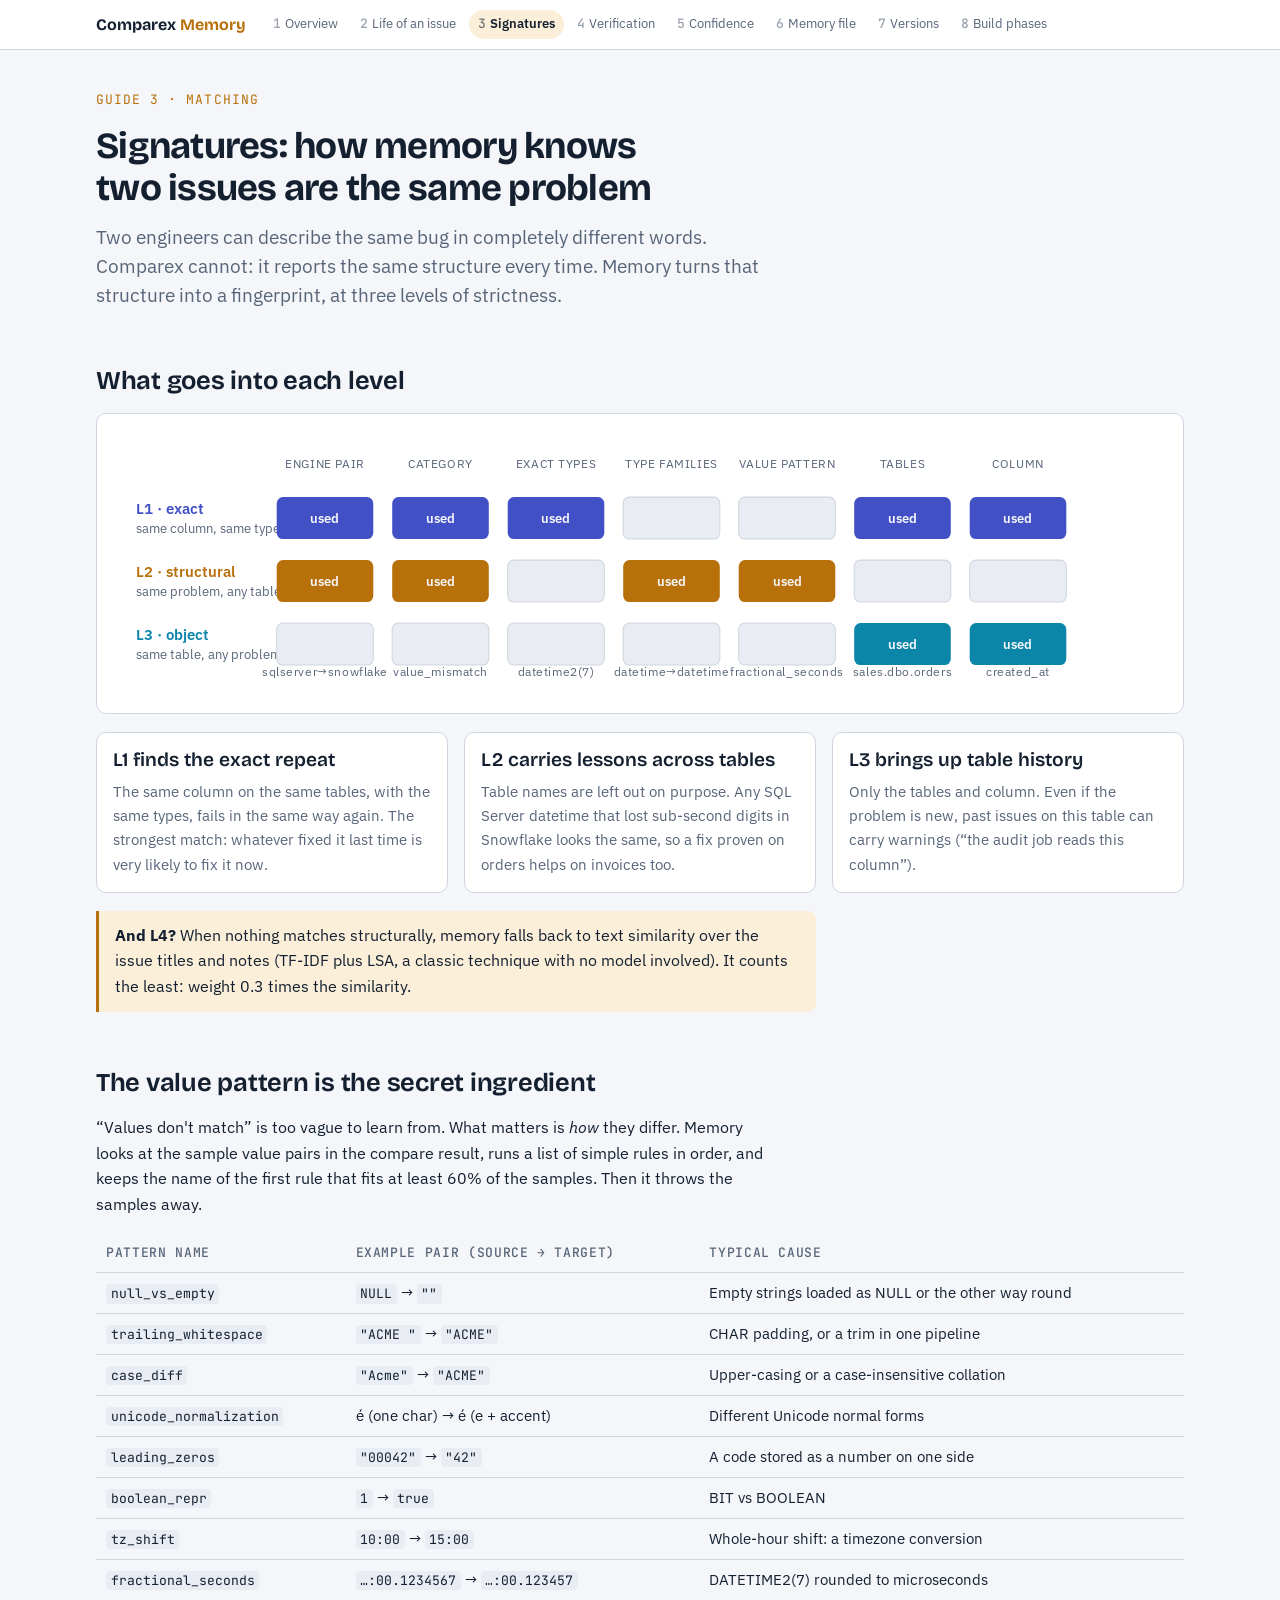
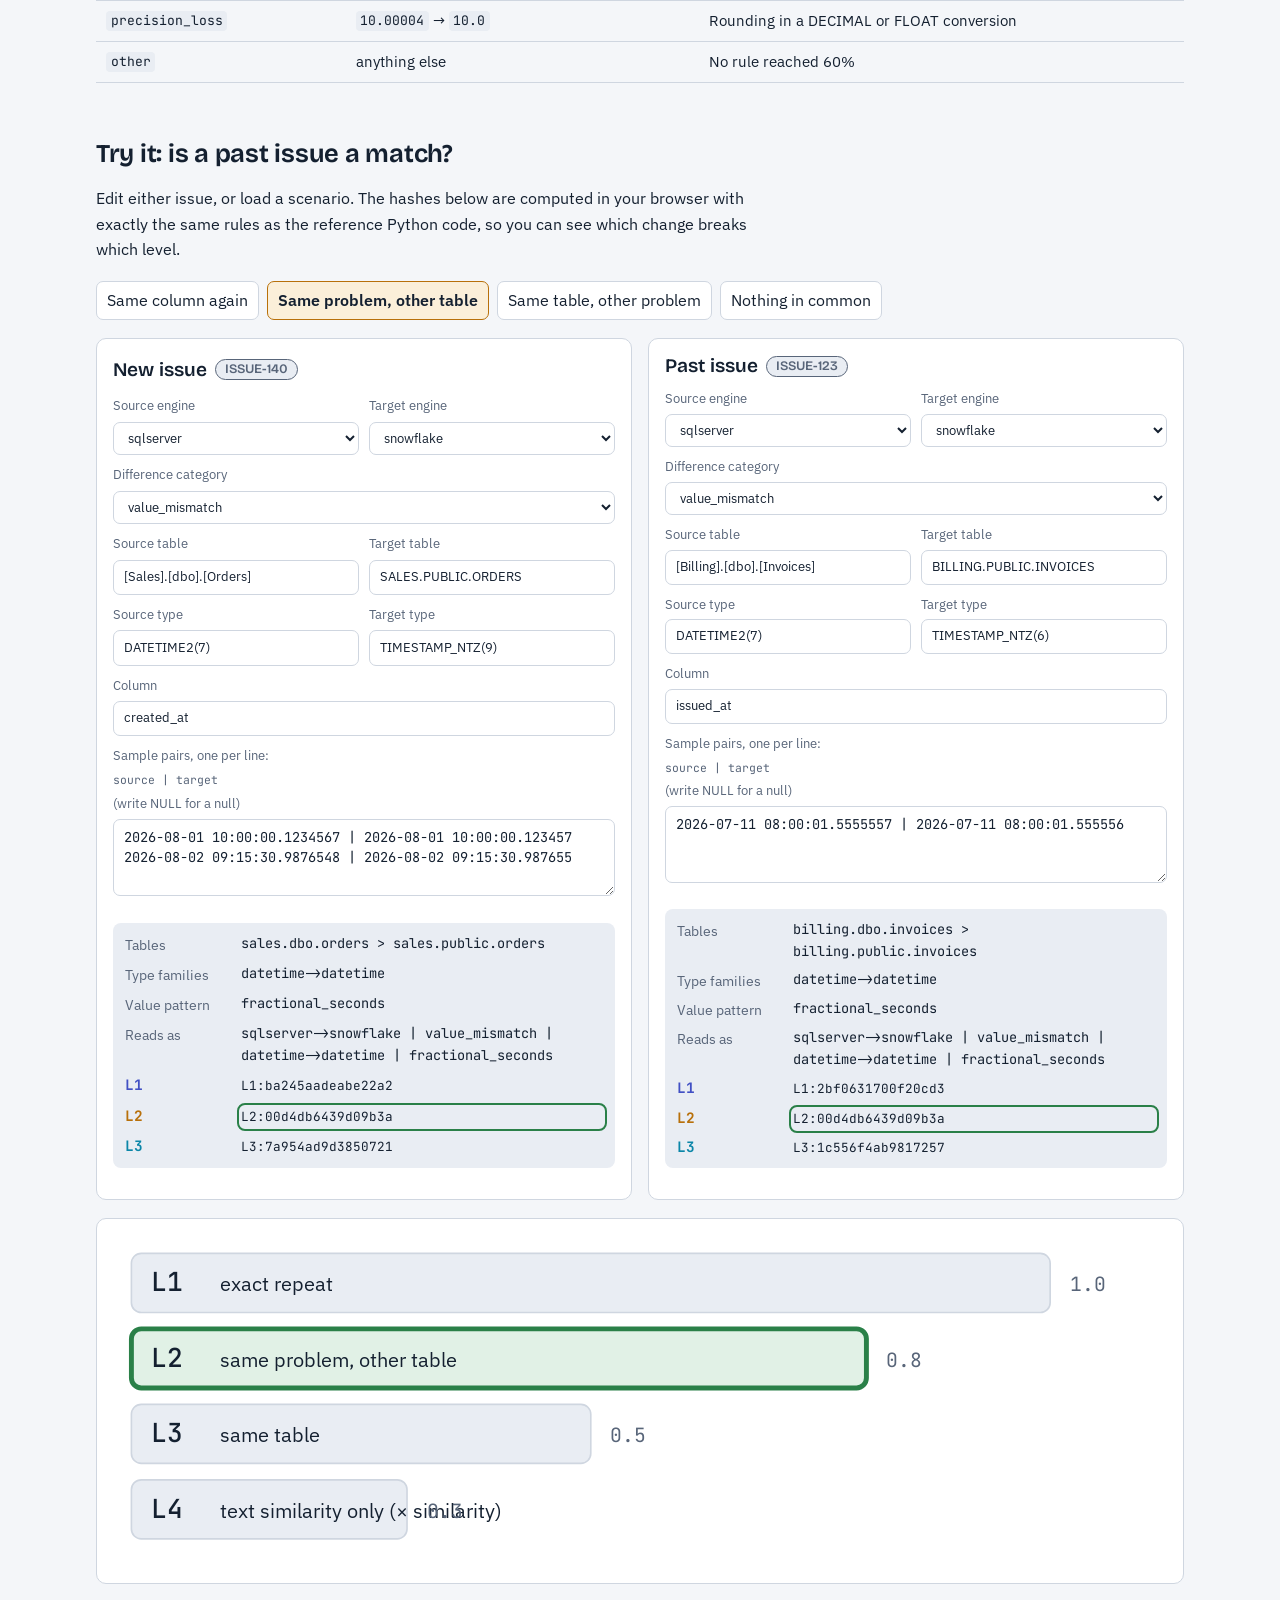
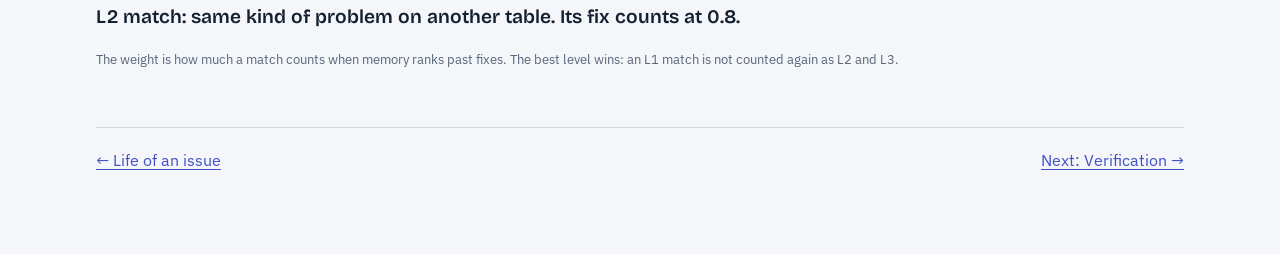
==== migration/comparex-memory/html/signatures.html @ 6e37b530 "Add interactive HTML explainer pages to the Comparex memory kit" ====
<!doctype html>
<html lang="en">
<head>
<meta charset="utf-8">
<meta name="viewport" content="width=device-width, initial-scale=1, viewport-fit=cover">
<meta name="claude:viewport-fit-sides" content="cover">
<title>Signature Lab</title>
<link rel="preconnect" href="https://fonts.googleapis.com">
<link rel="stylesheet" href="https://fonts.googleapis.com/css2?family=Bricolage+Grotesque:opsz,wght@12..96,600;12..96,700&family=IBM+Plex+Sans:wght@400;600&family=JetBrains+Mono:wght@400;500&display=swap">
<link rel="stylesheet" href="style.css">
<style>
  .grid-head { font-family: var(--mono); font-size: 11px; letter-spacing: 0.05em; }
  .cell { fill: var(--sunk); stroke: var(--line); }
  .cell-l1 { fill: var(--src); }
  .cell-l2 { fill: var(--mem); }
  .cell-l3 { fill: var(--tgt); }
  .lab { display: grid; gap: 16px; grid-template-columns: repeat(2, minmax(0, 1fr)); }
  @media (max-width: 860px) { .lab { grid-template-columns: 1fr; } }
  .issue { background: var(--panel); border: 1px solid var(--line); border-radius: 10px; padding: 16px; display: grid; gap: 12px; min-width: 0; }
  .issue h3 { display: flex; gap: 8px; align-items: center; }
  .fields { display: grid; gap: 10px; grid-template-columns: repeat(2, minmax(0, 1fr)); }
  .fields .wide { grid-column: 1 / -1; }
  .fields input, .fields select, .fields textarea { width: 100%; min-width: 0; }
  textarea { font: 0.85rem/1.45 var(--mono); color: var(--fg); background: var(--panel); border: 1px solid var(--line); border-radius: 7px; padding: 8px 10px; resize: vertical; }
  .derived { display: grid; gap: 6px; background: var(--sunk); border-radius: 8px; padding: 10px 12px; font-size: 0.9rem; }
  .derived div { display: grid; grid-template-columns: 7.5em minmax(0, 1fr); gap: 8px; }
  .derived dt { color: var(--muted); }
  .derived dd { margin: 0; font-family: var(--mono); font-size: 0.85rem; overflow-wrap: anywhere; }
  .hash { display: grid; grid-template-columns: 2.2em minmax(0, 1fr); gap: 8px; align-items: baseline; }
  .hash b { font-family: var(--mono); }
  .hash code { background: none; padding: 0; overflow-wrap: anywhere; }
  .h-l1 b { color: var(--src); } .h-l2 b { color: var(--mem); } .h-l3 b { color: var(--tgt); }
  .same { outline: 2px solid var(--pass); outline-offset: 2px; border-radius: 4px; }
  .presets { display: flex; gap: 8px; flex-wrap: wrap; }
  .ladder rect.bar { fill: var(--sunk); stroke: var(--line); transition: fill 0.25s; }
  .ladder .hit rect.bar { fill: var(--pass-soft); stroke: var(--pass); stroke-width: 2; }
  .ladder .best rect.bar { stroke-width: 3; }
  .ladder text.lv { font-family: var(--mono); font-weight: 500; }
  .verdict { font-size: var(--step-1); font-family: var(--display); font-weight: 600; }
</style>
</head>
<body>
<header class="topbar"><div class="topbar-inner">
  <a class="brand" href="index.html">Comparex <span>Memory</span></a>
  <nav class="nav" aria-label="Guide pages">
    <a href="index.html"><b>1</b>Overview</a>
    <a href="journey.html"><b>2</b>Life of an issue</a>
    <a href="signatures.html" aria-current="page"><b>3</b>Signatures</a>
    <a href="verify.html"><b>4</b>Verification</a>
    <a href="confidence.html"><b>5</b>Confidence</a>
    <a href="memory-file.html"><b>6</b>Memory file</a>
    <a href="versions.html"><b>7</b>Versions</a>
    <a href="roadmap.html"><b>8</b>Build phases</a>
  </nav>
</div></header>

<main>
  <div class="lede">
    <span class="eyebrow">Guide 3 · Matching</span>
    <h1>Signatures: how memory knows two issues are the same problem</h1>
    <p>Two engineers can describe the same bug in completely different words. Comparex cannot: it reports the same structure every time. Memory turns that structure into a fingerprint, at three levels of strictness.</p>
  </div>

  <section aria-labelledby="levels">
    <h2 id="levels">What goes into each level</h2>
    <div class="figure">
      <svg viewBox="0 0 1000 250" role="img" aria-labelledby="lv-t">
        <title id="lv-t">Which fields each signature level uses. L1 uses engine pair, category, exact types, tables and column. L2 uses engine pair, category, type families and value pattern. L3 uses tables and column.</title>
        <g class="grid-head">
          <text x="200" y="34" text-anchor="middle" class="muted">ENGINE PAIR</text>
          <text x="310" y="34" text-anchor="middle" class="muted">CATEGORY</text>
          <text x="420" y="34" text-anchor="middle" class="muted">EXACT TYPES</text>
          <text x="530" y="34" text-anchor="middle" class="muted">TYPE FAMILIES</text>
          <text x="640" y="34" text-anchor="middle" class="muted">VALUE PATTERN</text>
          <text x="750" y="34" text-anchor="middle" class="muted">TABLES</text>
          <text x="860" y="34" text-anchor="middle" class="muted">COLUMN</text>
          <text x="200" y="232" text-anchor="middle" class="muted">sqlserver→snowflake</text>
          <text x="310" y="232" text-anchor="middle" class="muted">value_mismatch</text>
          <text x="420" y="232" text-anchor="middle" class="muted">datetime2(7)</text>
          <text x="530" y="232" text-anchor="middle" class="muted">datetime→datetime</text>
          <text x="640" y="232" text-anchor="middle" class="muted">fractional_seconds</text>
          <text x="750" y="232" text-anchor="middle" class="muted">sales.dbo.orders</text>
          <text x="860" y="232" text-anchor="middle" class="muted">created_at</text>
        </g>
        <g>
          <text x="20" y="78" class="t-strong t-src">L1 · exact</text>
          <text x="20" y="96" class="t-small muted">same column, same types</text>
          <text x="20" y="138" class="t-strong t-mem">L2 · structural</text>
          <text x="20" y="156" class="t-small muted">same problem, any table</text>
          <text x="20" y="198" class="t-strong t-sf">L3 · object</text>
          <text x="20" y="216" class="t-small muted">same table, any problem</text>
        </g>
        <!-- grid: columns at 200..860 step 110, rows at 70,130,190 -->
        <g id="cells"></g>
      </svg>
    </div>
    <div class="cols">
      <div class="card"><h3>L1 finds the exact repeat</h3><p>The same column on the same tables, with the same types, fails in the same way again. The strongest match: whatever fixed it last time is very likely to fix it now.</p></div>
      <div class="card"><h3>L2 carries lessons across tables</h3><p>Table names are left out on purpose. Any SQL Server datetime that lost sub-second digits in Snowflake looks the same, so a fix proven on orders helps on invoices too.</p></div>
      <div class="card"><h3>L3 brings up table history</h3><p>Only the tables and column. Even if the problem is new, past issues on this table can carry warnings (“the audit job reads this column”).</p></div>
    </div>
    <div class="note"><b>And L4?</b> When nothing matches structurally, memory falls back to text similarity over the issue titles and notes (TF-IDF plus LSA, a classic technique with no model involved). It counts the least: weight 0.3 times the similarity.</div>
  </section>

  <section aria-labelledby="pattern">
    <h2 id="pattern">The value pattern is the secret ingredient</h2>
    <div class="prose">
      <p>“Values don't match” is too vague to learn from. What matters is <em>how</em> they differ. Memory looks at the sample value pairs in the compare result, runs a list of simple rules in order, and keeps the name of the first rule that fits at least 60% of the samples. Then it throws the samples away.</p>
    </div>
    <div class="table-wrap">
      <table>
        <thead><tr><th>Pattern name</th><th>Example pair (source → target)</th><th>Typical cause</th></tr></thead>
        <tbody>
          <tr><td><code>null_vs_empty</code></td><td><code>NULL</code> → <code>""</code></td><td>Empty strings loaded as NULL or the other way round</td></tr>
          <tr><td><code>trailing_whitespace</code></td><td><code>"ACME  "</code> → <code>"ACME"</code></td><td>CHAR padding, or a trim in one pipeline</td></tr>
          <tr><td><code>case_diff</code></td><td><code>"Acme"</code> → <code>"ACME"</code></td><td>Upper-casing or a case-insensitive collation</td></tr>
          <tr><td><code>unicode_normalization</code></td><td>é (one char) → é (e + accent)</td><td>Different Unicode normal forms</td></tr>
          <tr><td><code>leading_zeros</code></td><td><code>"00042"</code> → <code>"42"</code></td><td>A code stored as a number on one side</td></tr>
          <tr><td><code>boolean_repr</code></td><td><code>1</code> → <code>true</code></td><td>BIT vs BOOLEAN</td></tr>
          <tr><td><code>tz_shift</code></td><td><code>10:00</code> → <code>15:00</code></td><td>Whole-hour shift: a timezone conversion</td></tr>
          <tr><td><code>fractional_seconds</code></td><td><code>…:00.1234567</code> → <code>…:00.123457</code></td><td>DATETIME2(7) rounded to microseconds</td></tr>
          <tr><td><code>precision_loss</code></td><td><code>10.00004</code> → <code>10.0</code></td><td>Rounding in a DECIMAL or FLOAT conversion</td></tr>
          <tr><td><code>other</code></td><td>anything else</td><td>No rule reached 60%</td></tr>
        </tbody>
      </table>
    </div>
  </section>

  <section aria-labelledby="labh">
    <h2 id="labh">Try it: is a past issue a match?</h2>
    <div class="prose"><p>Edit either issue, or load a scenario. The hashes below are computed in your browser with exactly the same rules as the reference Python code, so you can see which change breaks which level.</p></div>
    <div class="presets" role="group" aria-label="Scenarios">
      <button type="button" data-preset="l1">Same column again</button>
      <button type="button" data-preset="l2">Same problem, other table</button>
      <button type="button" data-preset="l3">Same table, other problem</button>
      <button type="button" data-preset="none">Nothing in common</button>
    </div>
    <div class="lab" id="lab"></div>

    <div class="figure narrow">
      <svg class="ladder" viewBox="0 0 640 200" role="img" aria-label="Match levels" id="ladder"></svg>
    </div>
    <p class="verdict" id="verdict" aria-live="polite"></p>
    <p class="caption">The weight is how much a match counts when memory ranks past fixes. The best level wins: an L1 match is not counted again as L2 and L3.</p>
  </section>

  <div class="pager"><a href="journey.html">← Life of an issue</a><a href="verify.html">Next: Verification →</a></div>
</main>

<script id="logic">
// Ports of reference/comparex_memory/signature/{type_map,value_patterns,hashing}.py and entities.normalize_object.
const TYPE_MAP = {
  sqlserver: {varchar:"string",nvarchar:"string",char:"string",nchar:"string",text:"string",int:"integer",bigint:"integer",smallint:"integer",tinyint:"integer",decimal:"decimal",numeric:"decimal",money:"decimal",smallmoney:"decimal",float:"float",real:"float",datetime:"datetime",datetime2:"datetime",smalldatetime:"datetime",datetimeoffset:"datetime_tz",date:"date",time:"time",bit:"boolean",varbinary:"binary",binary:"binary",uniqueidentifier:"string"},
  snowflake: {varchar:"string",string:"string",text:"string",char:"string",number:"decimal",int:"integer",integer:"integer",bigint:"integer",float:"float",double:"float",real:"float",timestamp_ntz:"datetime",timestamp_ltz:"datetime_tz",timestamp_tz:"datetime_tz",date:"date",time:"time",boolean:"boolean",binary:"binary",variant:"semi_structured",object:"semi_structured",array:"semi_structured"},
};
function parseType(raw, engine) {
  if (raw == null || !String(raw).trim()) return null;
  const text = String(raw).trim().toLowerCase();
  const m = text.match(/^\s*([a-z_][a-z0-9_ ]*?)\s*(?:\(\s*([^)]*)\s*\))?\s*$/);
  if (!m) return { base: text, family: "unknown", full: text };
  const base = m[1].split(/\s+/).join(" ");
  let full = base;
  if (m[2] !== undefined) full = `${base}(${m[2].split(",").map(p => p.trim()).filter(Boolean).join(",")})`;
  return { base, family: (TYPE_MAP[engine] || {})[base] || "unknown", full };
}
function normalizeObject(name) {
  if (name == null) return null;
  const s = String(name).replace(/[\[\]"`]/g, "").replace(/\s+/g, " ").trim().toLowerCase();
  return s.split(".").map(p => p.trim()).join(".");
}
function num(x) { const s = String(x ?? "").trim(); if (!s) return null; const n = Number(s); return Number.isFinite(n) ? n : null; }
function dt(x) {  // microseconds since epoch, UTC, or null
  if (x == null) return null;
  let s = String(x).trim();
  if (!s) return null;
  s = s.replace(/\.(\d+)/, (_, d) => "." + d.slice(0, 6));
  const m = s.match(/^(\d{4})-(\d{2})-(\d{2})(?:[ T](\d{2}):(\d{2})(?::(\d{2})(?:\.(\d{1,6}))?)?)?\s*(Z|[+-]\d{2}:?\d{2})?$/);
  if (!m) return null;
  const [, y, mo, d, h = "0", mi = "0", se = "0", frac = "", tz] = m;
  let us = Date.UTC(+y, +mo - 1, +d, +h, +mi, +se) * 1000 + Number(frac.padEnd(6, "0") || 0);
  if (tz && tz !== "Z") { const sign = tz[0] === "-" ? -1 : 1; const t = tz.slice(1).replace(":", ""); us -= sign * (+t.slice(0, 2) * 60 + +t.slice(2)) * 60e6; }
  return us;
}
const both = (a, b) => a !== null && b !== null;
const TRUE = new Set(["1","true","t","yes","y"]), FALSE = new Set(["0","false","f","no","n"]);
const bool = v => { v = String(v).trim().toLowerCase(); return TRUE.has(v) ? true : FALSE.has(v) ? false : null; };
const RULES = [
  ["null_vs_empty", (a, b) => (a === null && b !== null && b.trim() === "") || (b === null && a !== null && a.trim() === "")],
  ["trailing_whitespace", (a, b) => both(a, b) && a.trim() === b.trim()],
  ["case_diff", (a, b) => both(a, b) && a.toLowerCase() === b.toLowerCase()],
  ["unicode_normalization", (a, b) => both(a, b) && a.normalize("NFC") === b.normalize("NFC")],
  ["leading_zeros", (a, b) => { if (!both(a, b)) return false; a = a.trim(); b = b.trim(); return /^\d+$/.test(a) && /^\d+$/.test(b) && a.replace(/^0+/, "") === b.replace(/^0+/, ""); }],
  ["boolean_repr", (a, b) => { if (!both(a, b)) return false; const x = bool(a); return x !== null && x === bool(b); }],
  ["tz_shift", (a, b) => { const x = dt(a), y = dt(b); if (x === null || y === null) return false; const d = Math.abs(x - y) / 1e6; return d > 0 && d % 3600 === 0 && d <= 14 * 3600; }],
  ["fractional_seconds", (a, b) => { const x = dt(a), y = dt(b); if (x === null || y === null) return false; const d = Math.abs(x - y) / 1e6; return d > 0 && d < 1; }],
  ["precision_loss", (a, b) => { const x = num(a), y = num(b); if (x === null || y === null) return false; const d = Math.abs(x - y); return d > 0 && d <= 0.0001 * Math.max(1, Math.abs(x)); }],
];
function classify(samples, minShare = 0.6) {
  if (!samples.length) return null;
  for (const [name, fn] of RULES) {
    const hits = samples.filter(([a, b]) => a !== b && fn(a, b)).length;
    if (hits / samples.length >= minShare) return name;
  }
  return "other";
}
async function sha16(text) {
  const buf = await crypto.subtle.digest("SHA-256", new TextEncoder().encode(text));
  return [...new Uint8Array(buf)].map(b => b.toString(16).padStart(2, "0")).join("").slice(0, 16);
}
async function H(level, ...parts) {
  const norm = parts.map(p => p == null ? "-" : String(p).trim().toLowerCase());
  return `${level}:` + await sha16(norm.join("|"));
}
async function signature(s) {
  const st = parseType(s.sourceType, s.sourceEngine), tt = parseType(s.targetType, s.targetEngine);
  const pair = `${s.sourceEngine}->${s.targetEngine}`;
  const so = normalizeObject(s.sourceObject), to = normalizeObject(s.targetObject);
  const col = s.column ? s.column.trim().toLowerCase() : null;
  const fams = `${st ? st.family : "-"}->${tt ? tt.family : "-"}`;
  const vp = classify(s.samples);
  return {
    st, tt, fams, vp, so, to, col,
    human: [pair, s.category, fams, vp || "-"].join(" | "),
    l1: await H("L1", pair, s.category, st && st.full, tt && tt.full, `${so}>${to}`, col),
    l2: await H("L2", pair, s.category, fams, vp),
    l3: await H("L3", so, to, col),
  };
}
</script>
<script>
const CATEGORIES = ["value_mismatch","type_mismatch","missing_column","extra_column","row_count","missing_rows","extra_rows","null_handling","nullability_mismatch","length_mismatch","precision_scale","collation","duplicate_keys","other"];
const BASE = { sourceEngine: "sqlserver", targetEngine: "snowflake", category: "value_mismatch",
  sourceObject: "[Sales].[dbo].[Orders]", targetObject: "SALES.PUBLIC.ORDERS", column: "created_at",
  sourceType: "DATETIME2(7)", targetType: "TIMESTAMP_NTZ(9)",
  samples: "2026-08-01 10:00:00.1234567 | 2026-08-01 10:00:00.123457\n2026-08-02 09:15:30.9876548 | 2026-08-02 09:15:30.987655" };
const PRESETS = {
  l1: { ...BASE },
  l2: { ...BASE, sourceObject: "[Billing].[dbo].[Invoices]", targetObject: "BILLING.PUBLIC.INVOICES", column: "issued_at", sourceType: "DATETIME2(7)", targetType: "TIMESTAMP_NTZ(6)",
        samples: "2026-07-11 08:00:01.5555557 | 2026-07-11 08:00:01.555556" },
  l3: { ...BASE, category: "nullability_mismatch", samples: "" },
  none: { ...BASE, category: "value_mismatch", sourceObject: "[Crm].[dbo].[Customers]", targetObject: "CRM.PUBLIC.CUSTOMERS", column: "name", sourceType: "NVARCHAR(100)", targetType: "VARCHAR(100)",
        samples: "ACME   | ACME\nGlobex  | Globex" },
};
const sides = [
  { id: "a", title: "New issue", chip: "ISSUE-140", data: { ...BASE } },
  { id: "b", title: "Past issue", chip: "ISSUE-123", data: { ...PRESETS.l2 } },
];
const lab = document.getElementById("lab");
const opt = (vals, v) => vals.map(x => `<option${x === v ? " selected" : ""}>${x}</option>`).join("");
for (const s of sides) {
  const d = s.data;
  const el = document.createElement("div");
  el.className = "issue";
  el.innerHTML = `<h3>${s.title} <span class="chip muted">${s.chip}</span></h3>
  <div class="fields">
    <label for="${s.id}-se">Source engine<select id="${s.id}-se" data-k="sourceEngine">${opt(["sqlserver","snowflake"], d.sourceEngine)}</select></label>
    <label for="${s.id}-te">Target engine<select id="${s.id}-te" data-k="targetEngine">${opt(["snowflake","sqlserver"], d.targetEngine)}</select></label>
    <label class="wide" for="${s.id}-cat">Difference category<select id="${s.id}-cat" data-k="category">${opt(CATEGORIES, d.category)}</select></label>
    <label for="${s.id}-so">Source table<input id="${s.id}-so" data-k="sourceObject"></label>
    <label for="${s.id}-to">Target table<input id="${s.id}-to" data-k="targetObject"></label>
    <label for="${s.id}-st">Source type<input id="${s.id}-st" data-k="sourceType"></label>
    <label for="${s.id}-tt">Target type<input id="${s.id}-tt" data-k="targetType"></label>
    <label class="wide" for="${s.id}-col">Column<input id="${s.id}-col" data-k="column"></label>
    <label class="wide" for="${s.id}-sm">Sample pairs, one per line: <span class="mono">source | target</span> (write NULL for a null)<textarea id="${s.id}-sm" rows="3" data-k="samples"></textarea></label>
  </div>
  <dl class="derived" id="${s.id}-out"></dl>`;
  lab.appendChild(el);
  s.el = el;
}
function fill(s) { s.el.querySelectorAll("[data-k]").forEach(i => { i.value = s.data[i.dataset.k]; }); }
function read(s) {
  const d = {};
  s.el.querySelectorAll("[data-k]").forEach(i => { d[i.dataset.k] = i.value; });
  d.samples = d.samples.split("\n").filter(l => l.includes("|")).map(l => {
    const [a, b] = l.split("|"); const v = x => x.trim() === "NULL" ? null : x.replace(/^ /, "").replace(/ $/, "");
    return [v(a), v(b)];
  });
  return d;
}
const LEVELS = [["L1", 1.0, "exact repeat"], ["L2", 0.8, "same problem, other table"], ["L3", 0.5, "same table"], ["L4", 0.3, "text similarity only (× similarity)"]];
const ladder = document.getElementById("ladder");
ladder.innerHTML = LEVELS.map(([lv, w, txt], i) => `<g data-lv="${lv}">
  <rect class="bar" x="10" y="${10 + i * 46}" width="${560 * w}" height="36" rx="6"></rect>
  <text class="lv" x="22" y="${33 + i * 46}">${lv}</text>
  <text x="64" y="${33 + i * 46}" class="t-small">${txt}</text>
  <text x="${560 * w + 22}" y="${33 + i * 46}" class="t-small mono muted">${w.toFixed(1)}</text></g>`).join("");

async function update() {
  let res;
  try { res = await Promise.all(sides.map(s => signature(read(s)))); }
  catch (e) { document.getElementById("verdict").textContent = "This browser blocked the hashing API. Open the page from a local web server or a newer browser."; return; }
  sides.forEach((s, i) => {
    const r = res[i], o = res[1 - i];
    const mark = k => r[k] === o[k] ? " same" : "";
    document.getElementById(`${s.id}-out`).innerHTML = `
      <div><dt>Tables</dt><dd>${r.so} &gt; ${r.to}</dd></div>
      <div><dt>Type families</dt><dd>${r.fams}</dd></div>
      <div><dt>Value pattern</dt><dd>${r.vp ?? "none (no samples)"}</dd></div>
      <div><dt>Reads as</dt><dd>${r.human}</dd></div>
      <div class="hash h-l1"><b>L1</b><code class="${mark("l1")}">${r.l1}</code></div>
      <div class="hash h-l2"><b>L2</b><code class="${mark("l2")}">${r.l2}</code></div>
      <div class="hash h-l3"><b>L3</b><code class="${mark("l3")}">${r.l3}</code></div>`;
  });
  const [a, b] = res;
  const hit = { L1: a.l1 === b.l1, L2: a.l2 === b.l2, L3: a.l3 === b.l3, L4: !(a.l1 === b.l1 || a.l2 === b.l2 || a.l3 === b.l3) };
  const best = ["L1", "L2", "L3"].find(l => hit[l]) || "L4";
  ladder.querySelectorAll("g[data-lv]").forEach(g => {
    g.classList.toggle("hit", hit[g.dataset.lv] && (g.dataset.lv !== "L4"));
    g.classList.toggle("best", g.dataset.lv === best && best !== "L4");
  });
  const v = document.getElementById("verdict");
  v.textContent = best === "L1" ? "L1 match: this is the same problem on the same column. Its fix counts at full weight."
    : best === "L2" ? "L2 match: same kind of problem on another table. Its fix counts at 0.8."
    : best === "L3" ? "L3 match: same table, different problem. Its caveats and history count at 0.5."
    : "No structural match. Memory would only find this through text similarity (L4), if the descriptions are alike.";
}
lab.addEventListener("input", update);
document.querySelectorAll("[data-preset]").forEach(btn => btn.addEventListener("click", () => {
  sides[1].data = { ...PRESETS[btn.dataset.preset] }; sides[0].data = { ...BASE };
  sides.forEach(fill); update();
  document.querySelectorAll("[data-preset]").forEach(x => x.setAttribute("aria-pressed", String(x === btn)));
}));
sides.forEach(fill);
document.querySelector('[data-preset="l2"]').setAttribute("aria-pressed", "true");
update();

// static "what goes into each level" grid
const USE = { L1: [1,1,1,0,0,1,1], L2: [1,1,0,1,1,0,0], L3: [0,0,0,0,0,1,1] };
const cls = { L1: "cell-l1", L2: "cell-l2", L3: "cell-l3" };
document.getElementById("cells").innerHTML = ["L1", "L2", "L3"].map((lv, r) =>
  USE[lv].map((u, c) => `<rect x="${200 + c * 110 - 46}" y="${62 + r * 60}" width="92" height="40" rx="6" class="${u ? cls[lv] : "cell"}"></rect>` +
    (u ? `<text x="${200 + c * 110}" y="${87 + r * 60}" text-anchor="middle" class="t-small" style="fill:var(--bg);font-weight:600">used</text>` : "")).join("")).join("");
</script>
</body>
</html>
---- migration/comparex-memory/html/style.css ----
/* Layout concept: a schematic notebook. One reading column, diagrams break out wider,
   SQL Server = indigo, Snowflake = cyan, memory = amber, outcomes use pass/partial/fail. */
:root {
  --bg: #f4f6f9;
  --panel: #ffffff;
  --sunk: #e9edf3;
  --fg: #142030;
  --muted: #586579;
  --line: #cfd6e0;
  --src: #4150c4;        /* SQL Server / source side */
  --tgt: #0b86a8;        /* Snowflake / target side */
  --mem: #b8700a;        /* the memory layer */
  --mem-soft: #fbefd9;
  --pass: #2a8048;
  --partial: #a86b10;
  --fail: #bf3a33;
  --pass-soft: #e1f1e6;
  --fail-soft: #f8e1df;
  --focus: #4150c4;
  --display: "Bricolage Grotesque", "Segoe UI", system-ui, sans-serif;
  --body: "IBM Plex Sans", "Segoe UI", system-ui, sans-serif;
  --mono: "JetBrains Mono", "Cascadia Mono", Consolas, ui-monospace, monospace;
  --step--1: 0.8125rem;
  --step-0: 1rem;
  --step-1: 1.2rem;
  --step-2: 1.6rem;
  --step-3: 2.3rem;
  color-scheme: light;
}
@media (prefers-color-scheme: dark) {
  :root:not([data-theme="light"]) {
    --bg: #0e131a; --panel: #161d27; --sunk: #1d2633; --fg: #e2e8f0; --muted: #96a3b5;
    --line: #2c3746; --src: #8d98ff; --tgt: #45c3e3; --mem: #f0a73a; --mem-soft: #3a2a10;
    --pass: #5cc684; --partial: #e6a84a; --fail: #f07b72; --pass-soft: #163323;
    --fail-soft: #3d1c1a; --focus: #8d98ff; color-scheme: dark;
  }
}
:root[data-theme="dark"] {
  --bg: #0e131a; --panel: #161d27; --sunk: #1d2633; --fg: #e2e8f0; --muted: #96a3b5;
  --line: #2c3746; --src: #8d98ff; --tgt: #45c3e3; --mem: #f0a73a; --mem-soft: #3a2a10;
  --pass: #5cc684; --partial: #e6a84a; --fail: #f07b72; --pass-soft: #163323;
  --fail-soft: #3d1c1a; --focus: #8d98ff; color-scheme: dark;
}

* { box-sizing: border-box; }
html { -webkit-text-size-adjust: 100%; }
body {
  margin: 0;
  background: var(--bg);
  color: var(--fg);
  font: 400 var(--step-0)/1.6 var(--body);
}
a { color: var(--src); text-underline-offset: 3px; }
:focus-visible { outline: 2px solid var(--focus); outline-offset: 2px; }
code, kbd, pre, .mono { font-family: var(--mono); font-size: 0.88em; }
code { background: var(--sunk); padding: 0.1em 0.35em; border-radius: 4px; overflow-wrap: anywhere; }
h1, h2, h3 { font-family: var(--display); line-height: 1.15; text-wrap: balance; margin: 0; }
h1 { font-size: var(--step-3); font-weight: 700; letter-spacing: -0.02em; }
h2 { font-size: var(--step-2); font-weight: 650; letter-spacing: -0.01em; }
h3 { font-size: var(--step-1); font-weight: 600; }
p { margin: 0; }

/* top bar */
.topbar {
  position: sticky; top: env(safe-area-inset-top, 0px); z-index: 5;
  background: var(--panel); border-bottom: 1px solid var(--line);
}
.topbar-inner {
  max-width: 1120px; margin: 0 auto;
  padding-block: 10px;
  padding-left: max(16px, env(safe-area-inset-left, 0px));
  padding-right: max(16px, env(safe-area-inset-right, 0px));
  display: flex; gap: 6px 18px; align-items: center; flex-wrap: wrap;
}
.brand { font-family: var(--display); font-weight: 700; color: var(--fg); text-decoration: none; }
.brand span { color: var(--mem); }
.nav { display: flex; gap: 4px; flex-wrap: wrap; }
.nav a {
  font-size: var(--step--1); text-decoration: none; color: var(--muted);
  padding: 4px 9px; border-radius: 999px;
}
.nav a:hover { color: var(--fg); background: var(--sunk); }
.nav a[aria-current="page"] { color: var(--fg); background: var(--mem-soft); font-weight: 600; }
.nav b { font-family: var(--mono); font-weight: 500; opacity: 0.6; margin-right: 4px; }

/* page */
main {
  max-width: 1120px; margin: 0 auto;
  padding-block: 40px 80px;
  padding-left: max(16px, env(safe-area-inset-left, 0px));
  padding-right: max(16px, env(safe-area-inset-right, 0px));
  display: grid; gap: 56px;
}
.lede { display: grid; gap: 14px; max-width: 70ch; }
.lede p { font-size: var(--step-1); color: var(--muted); line-height: 1.5; }
.eyebrow {
  font-family: var(--mono); font-size: var(--step--1); letter-spacing: 0.08em;
  text-transform: uppercase; color: var(--mem);
}
section { display: grid; gap: 18px; min-width: 0; }
.prose { display: grid; gap: 12px; max-width: 68ch; }
.prose ul, .prose ol { margin: 0; padding-left: 1.2em; display: grid; gap: 6px; }

/* figures */
.figure {
  background: var(--panel); border: 1px solid var(--line); border-radius: 10px;
  padding: 18px; overflow-x: auto; min-width: 0;
}
.figure svg { display: block; width: 100%; height: auto; min-width: 640px; }
.figure.narrow svg { min-width: 0; }
.caption { font-size: var(--step--1); color: var(--muted); }
svg text { font-family: var(--body); fill: var(--fg); }
svg .mono { font-family: var(--mono); }
svg .muted { fill: var(--muted); }
.ln { stroke: var(--muted); stroke-width: 1.6; fill: none; }
.ln-mem { stroke: var(--mem); stroke-width: 2; fill: none; stroke-dasharray: 5 4; }
.ln-db { stroke: var(--line); stroke-width: 1.6; fill: none; stroke-dasharray: 3 3; }
.ln-sf { stroke: var(--tgt); stroke-width: 1.6; fill: none; stroke-dasharray: 6 4; }
.box { fill: var(--panel); stroke: var(--line); stroke-width: 1.4; }
.box-pipe { fill: var(--sunk); stroke: var(--line); stroke-width: 1.4; }
.box-mem { fill: var(--mem-soft); stroke: var(--mem); stroke-width: 1.6; }
.band { fill: none; stroke: var(--line); stroke-width: 1; stroke-dasharray: 2 4; }
.db { fill: var(--panel); stroke: var(--fg); stroke-width: 1.4; }
.db-sf { fill: var(--panel); stroke: var(--tgt); stroke-width: 1.4; stroke-dasharray: 6 4; }
.head-m { fill: var(--muted); }
.head-a { fill: var(--mem); }
.badge { fill: var(--fg); }
.badge-t { fill: var(--bg); font-family: var(--mono); font-size: 12px; font-weight: 500; }
.t-strong { font-weight: 600; font-size: 14px; }
.t-small { font-size: 12px; }
.t-band { font-family: var(--mono); font-size: 11px; letter-spacing: 0.08em; fill: var(--muted); }
.t-mem { fill: var(--mem); }
.t-sf { fill: var(--tgt); }
.t-src { fill: var(--src); }
.t-pass { fill: var(--pass); }
.t-fail { fill: var(--fail); }
.t-partial { fill: var(--partial); }
/* a highlighted node in an interactive diagram */
.node { transition: opacity 0.25s; }
.dim .node:not(.on) { opacity: 0.28; }
.node.on rect, .node.on .shape { stroke: var(--mem); stroke-width: 2.4; }

/* callouts and grids */
.note {
  border-left: 3px solid var(--mem); background: var(--mem-soft);
  padding: 12px 16px; border-radius: 0 8px 8px 0; max-width: 72ch;
}
.cols { display: grid; gap: 16px; grid-template-columns: repeat(auto-fit, minmax(260px, 1fr)); }
.cols > * { min-width: 0; }
.card {
  background: var(--panel); border: 1px solid var(--line); border-radius: 10px;
  padding: 16px; display: grid; gap: 8px; align-content: start;
}
.card p { color: var(--muted); font-size: 0.95rem; }

/* controls */
button, select, input {
  font: inherit; color: var(--fg); background: var(--panel);
  border: 1px solid var(--line); border-radius: 7px; padding: 6px 10px;
}
button { cursor: pointer; }
button:hover { border-color: var(--muted); }
button.primary { background: var(--fg); color: var(--bg); border-color: var(--fg); }
button[aria-pressed="true"] { background: var(--mem-soft); border-color: var(--mem); font-weight: 600; }
label { font-size: var(--step--1); color: var(--muted); display: grid; gap: 4px; }
.row { display: flex; gap: 8px; flex-wrap: wrap; align-items: center; }

/* chips */
.chip {
  display: inline-flex; align-items: center; gap: 6px; font-size: var(--step--1);
  font-weight: 600; padding: 2px 9px; border-radius: 999px; border: 1px solid currentColor;
}
.chip.pass { color: var(--pass); background: var(--pass-soft); }
.chip.fail { color: var(--fail); background: var(--fail-soft); }
.chip.partial { color: var(--partial); background: var(--mem-soft); }
.chip.muted { color: var(--muted); background: var(--sunk); }

pre.block {
  margin: 0; background: var(--sunk); border: 1px solid var(--line); border-radius: 8px;
  padding: 12px 14px; overflow-x: auto; line-height: 1.5; white-space: pre;
}

table { border-collapse: collapse; width: 100%; font-size: 0.93rem; }
th, td { text-align: left; padding: 8px 10px; border-bottom: 1px solid var(--line); vertical-align: top; }
th { font-family: var(--mono); font-size: var(--step--1); font-weight: 500; color: var(--muted); text-transform: uppercase; letter-spacing: 0.05em; }
.table-wrap { overflow-x: auto; min-width: 0; }

.pager { display: flex; justify-content: space-between; gap: 12px; flex-wrap: wrap; border-top: 1px solid var(--line); padding-top: 20px; }

@media (prefers-reduced-motion: reduce) {
  *, *::before, *::after { animation: none !important; transition: none !important; }
}
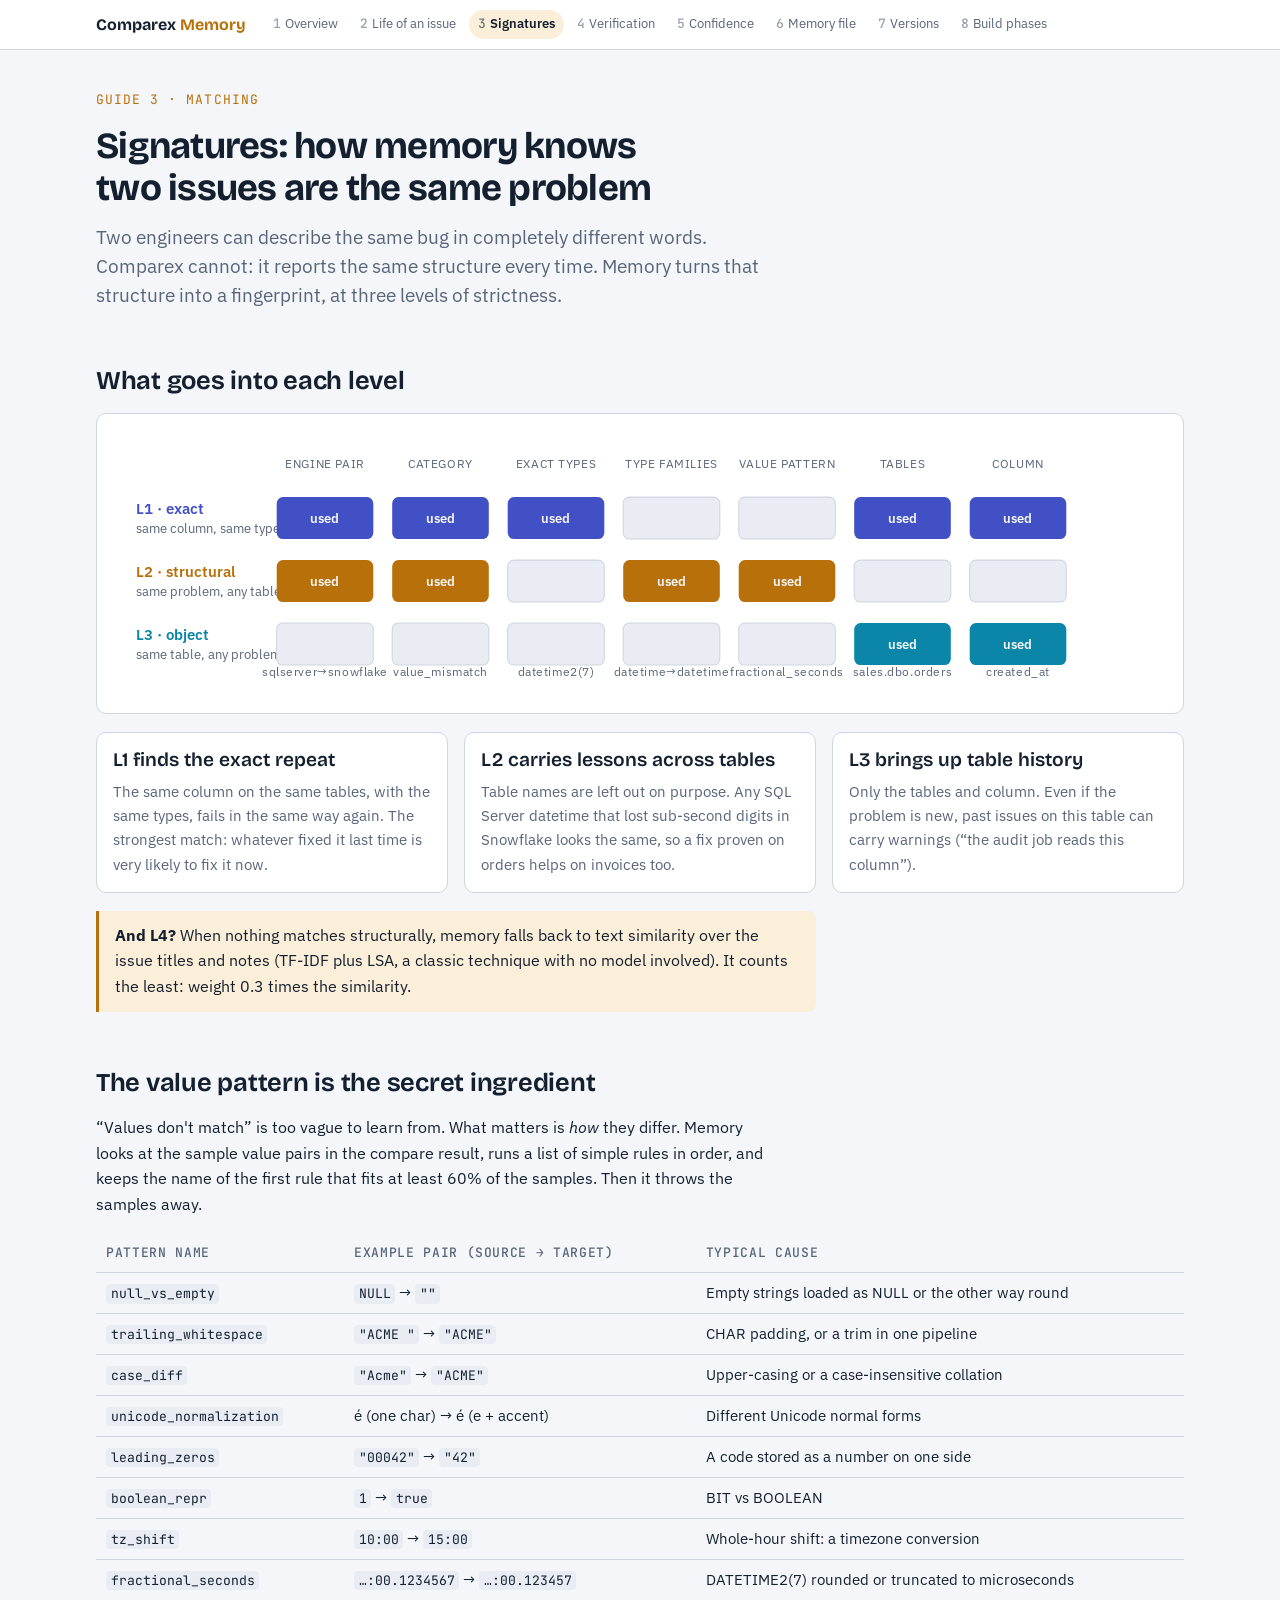
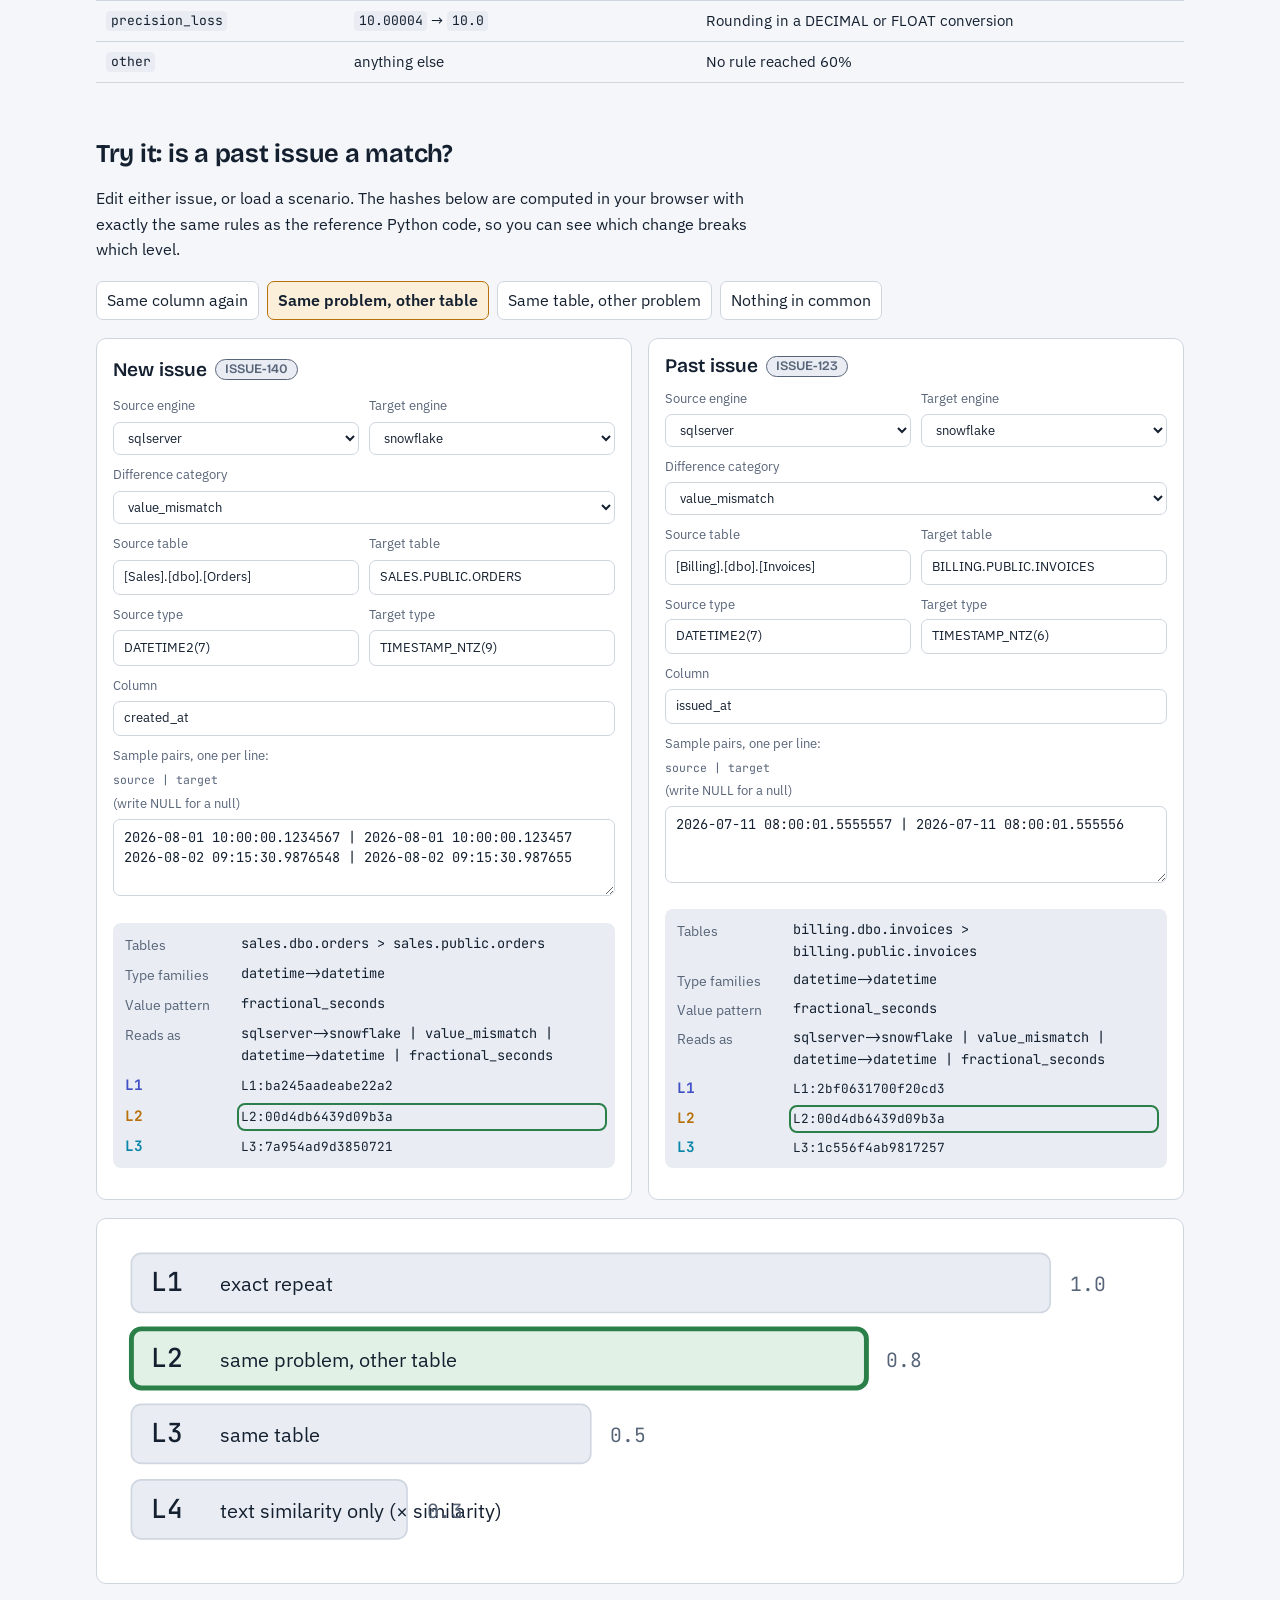
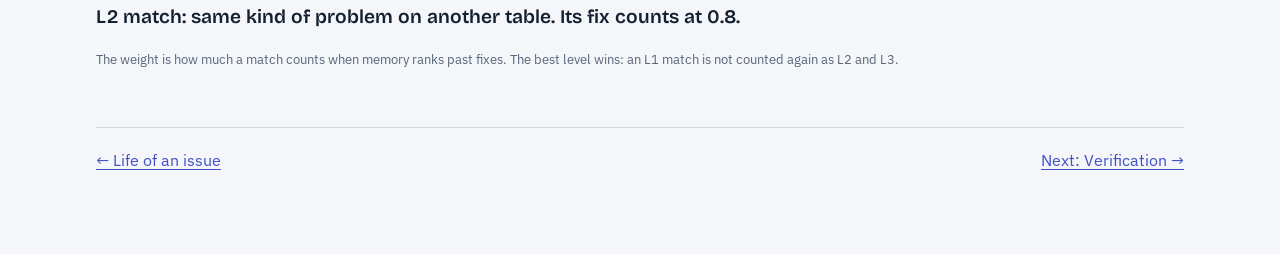
==== commit 47f00d38: "Detect 7-to-6 digit timestamp truncation as fractional_seconds" ====
--- a/migration/comparex-memory/html/signatures.html
+++ b/migration/comparex-memory/html/signatures.html
@@ -118,7 +118,7 @@
           <tr><td><code>leading_zeros</code></td><td><code>"00042"</code> → <code>"42"</code></td><td>A code stored as a number on one side</td></tr>
           <tr><td><code>boolean_repr</code></td><td><code>1</code> → <code>true</code></td><td>BIT vs BOOLEAN</td></tr>
           <tr><td><code>tz_shift</code></td><td><code>10:00</code> → <code>15:00</code></td><td>Whole-hour shift: a timezone conversion</td></tr>
-          <tr><td><code>fractional_seconds</code></td><td><code>…:00.1234567</code> → <code>…:00.123457</code></td><td>DATETIME2(7) rounded to microseconds</td></tr>
+          <tr><td><code>fractional_seconds</code></td><td><code>…:00.1234567</code> → <code>…:00.123457</code></td><td>DATETIME2(7) rounded or truncated to microseconds</td></tr>
           <tr><td><code>precision_loss</code></td><td><code>10.00004</code> → <code>10.0</code></td><td>Rounding in a DECIMAL or FLOAT conversion</td></tr>
           <tr><td><code>other</code></td><td>anything else</td><td>No rule reached 60%</td></tr>
         </tbody>
@@ -169,18 +169,18 @@
   return s.split(".").map(p => p.trim()).join(".");
 }
 function num(x) { const s = String(x ?? "").trim(); if (!s) return null; const n = Number(s); return Number.isFinite(n) ? n : null; }
-function dt(x) {  // microseconds since epoch, UTC, or null
+function dt(x) {  // nanoseconds since epoch as a BigInt, UTC, or null; digits beyond 9 ignored
   if (x == null) return null;
-  let s = String(x).trim();
+  const s = String(x).trim();
   if (!s) return null;
-  s = s.replace(/\.(\d+)/, (_, d) => "." + d.slice(0, 6));
-  const m = s.match(/^(\d{4})-(\d{2})-(\d{2})(?:[ T](\d{2}):(\d{2})(?::(\d{2})(?:\.(\d{1,6}))?)?)?\s*(Z|[+-]\d{2}:?\d{2})?$/);
+  const m = s.match(/^(\d{4})-(\d{2})-(\d{2})(?:[ T](\d{2}):(\d{2})(?::(\d{2})(?:\.(\d+))?)?)?\s*(Z|[+-]\d{2}:?\d{2})?$/);
   if (!m) return null;
   const [, y, mo, d, h = "0", mi = "0", se = "0", frac = "", tz] = m;
-  let us = Date.UTC(+y, +mo - 1, +d, +h, +mi, +se) * 1000 + Number(frac.padEnd(6, "0") || 0);
-  if (tz && tz !== "Z") { const sign = tz[0] === "-" ? -1 : 1; const t = tz.slice(1).replace(":", ""); us -= sign * (+t.slice(0, 2) * 60 + +t.slice(2)) * 60e6; }
-  return us;
-}
+  let ns = BigInt(Date.UTC(+y, +mo - 1, +d, +h, +mi, +se)) * 1000000n + BigInt(frac.slice(0, 9).padEnd(9, "0"));
+  if (tz && tz !== "Z") { const sign = tz[0] === "-" ? -1n : 1n; const t = tz.slice(1).replace(":", ""); ns -= sign * BigInt(+t.slice(0, 2) * 60 + +t.slice(2)) * 60000000000n; }
+  return ns;
+}
+const absDiff = (x, y) => x > y ? x - y : y - x;
 const both = (a, b) => a !== null && b !== null;
 const TRUE = new Set(["1","true","t","yes","y"]), FALSE = new Set(["0","false","f","no","n"]);
 const bool = v => { v = String(v).trim().toLowerCase(); return TRUE.has(v) ? true : FALSE.has(v) ? false : null; };
@@ -191,8 +191,8 @@
   ["unicode_normalization", (a, b) => both(a, b) && a.normalize("NFC") === b.normalize("NFC")],
   ["leading_zeros", (a, b) => { if (!both(a, b)) return false; a = a.trim(); b = b.trim(); return /^\d+$/.test(a) && /^\d+$/.test(b) && a.replace(/^0+/, "") === b.replace(/^0+/, ""); }],
   ["boolean_repr", (a, b) => { if (!both(a, b)) return false; const x = bool(a); return x !== null && x === bool(b); }],
-  ["tz_shift", (a, b) => { const x = dt(a), y = dt(b); if (x === null || y === null) return false; const d = Math.abs(x - y) / 1e6; return d > 0 && d % 3600 === 0 && d <= 14 * 3600; }],
-  ["fractional_seconds", (a, b) => { const x = dt(a), y = dt(b); if (x === null || y === null) return false; const d = Math.abs(x - y) / 1e6; return d > 0 && d < 1; }],
+  ["tz_shift", (a, b) => { const x = dt(a), y = dt(b); if (x === null || y === null) return false; const d = absDiff(x, y), hr = 3600000000000n; return d > 0n && d % hr === 0n && d <= 14n * hr; }],
+  ["fractional_seconds", (a, b) => { const x = dt(a), y = dt(b); if (x === null || y === null) return false; const d = absDiff(x, y); return d > 0n && d < 1000000000n; }],
   ["precision_loss", (a, b) => { const x = num(a), y = num(b); if (x === null || y === null) return false; const d = Math.abs(x - y); return d > 0 && d <= 0.0001 * Math.max(1, Math.abs(x)); }],
 ];
 function classify(samples, minShare = 0.6) {
